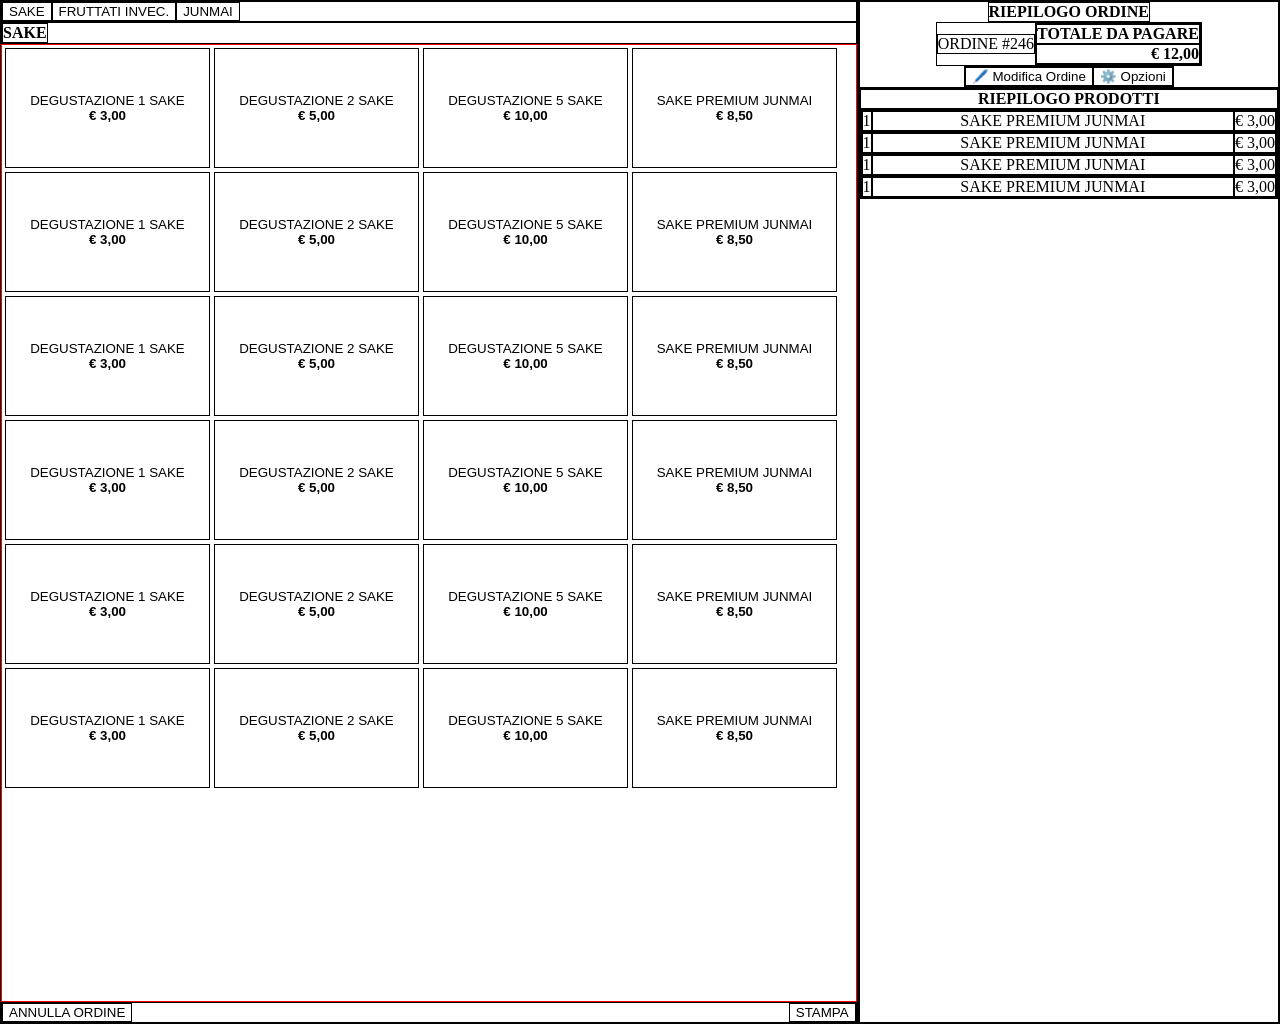
==== index1.html @ 13c14370 "Commit modifica php senza frame" ====
<!DOCTYPE html>
<html>
<head>
    <meta charset="UTF-8">
    <meta name="viewport" content="width=device-width, initial-scale=1.0">
    <title>Workspace</title>
    <link rel="stylesheet" href="style.css">
</head>
<body>
    <main>
        <nav>
            <button>SAKE</button>
            <button>FRUTTATI INVEC.</button>
            <button>JUNMAI</button>
        </nav>
        <header>
            <h1>SAKE</h1>
        </header>
        <section id="main">
            <table>
                <tbody>
                <tr>
                    <td class="td_bottone"><button class="bottone" id="button_1" onclick="parent.riepilogo.location.href='riepilogo.php?id=1&amp;prezzo=3&amp;action=a'">DEGUSTAZIONE 1 SAKE<br><b>€ 3,00</b></button></td>
                    <td class="td_bottone"><button class="bottone" id="button_2" onclick="parent.riepilogo.location.href='riepilogo.php?id=2&amp;prezzo=5&amp;action=a'">DEGUSTAZIONE 2 SAKE<br><b>€ 5,00</b></button></td>
                    <td class="td_bottone"><button class="bottone" id="button_3" onclick="parent.riepilogo.location.href='riepilogo.php?id=3&amp;prezzo=10&amp;action=a'">DEGUSTAZIONE 5 SAKE<br><b>€ 10,00</b></button></td>
                    <td class="td_bottone"><button class="bottone" id="button_4" onclick="parent.riepilogo.location.href='riepilogo.php?id=4&amp;prezzo=8.5&amp;action=a'">SAKE PREMIUM JUNMAI<br><b>€ 8,50</b></button></td>
                </tr>
                <tr>
                    <td class="td_bottone"><button class="bottone" id="button_1" onclick="parent.riepilogo.location.href='riepilogo.php?id=1&amp;prezzo=3&amp;action=a'">DEGUSTAZIONE 1 SAKE<br><b>€ 3,00</b></button></td>
                    <td class="td_bottone"><button class="bottone" id="button_2" onclick="parent.riepilogo.location.href='riepilogo.php?id=2&amp;prezzo=5&amp;action=a'">DEGUSTAZIONE 2 SAKE<br><b>€ 5,00</b></button></td>
                    <td class="td_bottone"><button class="bottone" id="button_3" onclick="parent.riepilogo.location.href='riepilogo.php?id=3&amp;prezzo=10&amp;action=a'">DEGUSTAZIONE 5 SAKE<br><b>€ 10,00</b></button></td>
                    <td class="td_bottone"><button class="bottone" id="button_4" onclick="parent.riepilogo.location.href='riepilogo.php?id=4&amp;prezzo=8.5&amp;action=a'">SAKE PREMIUM JUNMAI<br><b>€ 8,50</b></button></td>
                </tr>
                <tr>
                    <td class="td_bottone"><button class="bottone" id="button_1" onclick="parent.riepilogo.location.href='riepilogo.php?id=1&amp;prezzo=3&amp;action=a'">DEGUSTAZIONE 1 SAKE<br><b>€ 3,00</b></button></td>
                    <td class="td_bottone"><button class="bottone" id="button_2" onclick="parent.riepilogo.location.href='riepilogo.php?id=2&amp;prezzo=5&amp;action=a'">DEGUSTAZIONE 2 SAKE<br><b>€ 5,00</b></button></td>
                    <td class="td_bottone"><button class="bottone" id="button_3" onclick="parent.riepilogo.location.href='riepilogo.php?id=3&amp;prezzo=10&amp;action=a'">DEGUSTAZIONE 5 SAKE<br><b>€ 10,00</b></button></td>
                    <td class="td_bottone"><button class="bottone" id="button_4" onclick="parent.riepilogo.location.href='riepilogo.php?id=4&amp;prezzo=8.5&amp;action=a'">SAKE PREMIUM JUNMAI<br><b>€ 8,50</b></button></td>
                </tr>
                <tr>
                    <td class="td_bottone"><button class="bottone" id="button_1" onclick="parent.riepilogo.location.href='riepilogo.php?id=1&amp;prezzo=3&amp;action=a'">DEGUSTAZIONE 1 SAKE<br><b>€ 3,00</b></button></td>
                    <td class="td_bottone"><button class="bottone" id="button_2" onclick="parent.riepilogo.location.href='riepilogo.php?id=2&amp;prezzo=5&amp;action=a'">DEGUSTAZIONE 2 SAKE<br><b>€ 5,00</b></button></td>
                    <td class="td_bottone"><button class="bottone" id="button_3" onclick="parent.riepilogo.location.href='riepilogo.php?id=3&amp;prezzo=10&amp;action=a'">DEGUSTAZIONE 5 SAKE<br><b>€ 10,00</b></button></td>
                    <td class="td_bottone"><button class="bottone" id="button_4" onclick="parent.riepilogo.location.href='riepilogo.php?id=4&amp;prezzo=8.5&amp;action=a'">SAKE PREMIUM JUNMAI<br><b>€ 8,50</b></button></td>
                </tr>
                <tr>
                    <td class="td_bottone"><button class="bottone" id="button" onclick="parent.riepilogo.location.href='riepilogo.php?id=1&amp;prezzo=3&amp;action=a'">DEGUSTAZIONE 1 SAKE<br><b>€ 3,00</b></button></td>
                    <td class="td_bottone"><button class="bottone" id="button" onclick="parent.riepilogo.location.href='riepilogo.php?id=2&amp;prezzo=5&amp;action=a'">DEGUSTAZIONE 2 SAKE<br><b>€ 5,00</b></button></td>
                    <td class="td_bottone"><button class="bottone" id="button" onclick="parent.riepilogo.location.href='riepilogo.php?id=3&amp;prezzo=10&amp;action=a'">DEGUSTAZIONE 5 SAKE<br><b>€ 10,00</b></button></td>
                    <td class="td_bottone"><button class="bottone" id="button" onclick="parent.riepilogo.location.href='riepilogo.php?id=4&amp;prezzo=8.5&amp;action=a'">SAKE PREMIUM JUNMAI<br><b>€ 8,50</b></button></td>
                </tr>
                <tr>
                    <td class="td_bottone"><button class="bottone" id="button" onclick="parent.riepilogo.location.href='riepilogo.php?id=1&amp;prezzo=3&amp;action=a'">DEGUSTAZIONE 1 SAKE<br><b>€ 3,00</b></button></td>
                    <td class="td_bottone"><button class="bottone" id="button" onclick="parent.riepilogo.location.href='riepilogo.php?id=2&amp;prezzo=5&amp;action=a'">DEGUSTAZIONE 2 SAKE<br><b>€ 5,00</b></button></td>
                    <td class="td_bottone"><button class="bottone" id="button" onclick="parent.riepilogo.location.href='riepilogo.php?id=3&amp;prezzo=10&amp;action=a'">DEGUSTAZIONE 5 SAKE<br><b>€ 10,00</b></button></td>
                    <td class="td_bottone"><button class="bottone" id="button" onclick="parent.riepilogo.location.href='riepilogo.php?id=4&amp;prezzo=8.5&amp;action=a'">SAKE PREMIUM JUNMAI<br><b>€ 8,50</b></button></td>
                </tr>
                </tbody>
            </table>
        </section>
        <div class="footer">
            <button>ANNULLA ORDINE</button>
            <button>STAMPA</button>
        </div>
    </main>
    <aside>
        <header>
            <h2>RIEPILOGO ORDINE</h2>
            <div class="order-summary-box">
                <div class="order-number">ORDINE #246</div>
                <div class="order-total">
                    <h3>TOTALE DA PAGARE</h3>
                    <h1 class="item-cost">€ 12,00</h1>
                </div>
            </div>
            <div class="aside-actions">
                <button class="aside-btn">🖊️ Modifica Ordine</button>
                <button class="aside-btn">⚙️ Opzioni</button>
            </div>
        </header>
        <section>
            <h3>RIEPILOGO PRODOTTI</h3>
            <ul class="cart-list">
                <li>
                    <div class="cart-item">
                        <span class="item-qty">1</span>
                        <span class="item-desc">SAKE PREMIUM JUNMAI</span>
                        <span class="item-cost">€ 3,00</span>
                    </div>
                    <div class="cart-item">
                        <span class="item-qty">1</span>
                        <span class="item-desc">SAKE PREMIUM JUNMAI</span>
                        <span class="item-cost">€ 3,00</span>
                    </div>
                    <div class="cart-item">
                        <span class="item-qty">1</span>
                        <span class="item-desc">SAKE PREMIUM JUNMAI</span>
                        <span class="item-cost">€ 3,00</span>
                    </div>
                    <div class="cart-item">
                        <span class="item-qty">1</span>
                        <span class="item-desc">SAKE PREMIUM JUNMAI</span>
                        <span class="item-cost">€ 3,00</span>
                    </div>
                </li>
            </ul>
        </section>
    </aside>
</body>
</html>
---- style.css ----
* {
    box-sizing: border-box;
}

body {
    width: 1280px;
    height: 1024px;
    margin: 0;
    display: flex;
}

main {
    width: 67%;
    height: 100%;
    border: 1px solid #000000;
    display: flex;
    flex-direction: column;
}

aside {
    width: 33%;
    height: 100%;
    border: 1px solid #000000;
    display: flex;
    flex-direction: column;
}

aside header {
    border: 1px solid #000000;
    display: flex;
    flex-direction: column;
}

aside h2 {
    border: 1px solid #000000;
    margin: 0;
    font-size: inherit;
}

.order-summary-box {
    border: 1px solid #000000;
    display: flex;
    justify-content: space-between;
    align-items: center;
}

.order-number {
    border: 1px solid #000000;
}

.order-total {
    border: 1px solid #000000;
}

.order-total h3 {
    border: 1px solid #000000;
    margin: 0;
    font-size: inherit;
}

.order-total h1 {
    border: 1px solid #000000;
    margin: 0;
    font-size: inherit;
}

.aside-actions {
    border: 1px solid #000000;
    display: flex;
    justify-content: space-between;
}

.aside-btn {
    border: 1px solid #000000;
    background: none;
}

aside section {
    border: 1px solid #000000;
    flex-grow: 1;
    display: flex;
    flex-direction: column;
}

aside h3 {
    border: 1px solid #000000;
    margin: 0;
    font-size: inherit;
    text-align: center;
}

.cart-list {
    border: 1px solid #000000;
    list-style: none;
    padding: 0;
    margin: 0;
    display: flex;
    flex-direction: column;
}

.cart-item {
    border: 1px solid #000000;
    display: grid;
    grid-template-columns: auto 1fr auto;
    align-items: center;
}

.item-qty {
    border: 1px solid #000000;
}

.item-desc {
    border: 1px solid #000000;
    text-align: center;
}

.item-cost {
    border: 1px solid #000000;
    text-align: right;
}

nav {
    border: 1px solid #000000;
    display: flex;
    align-items: center;
}

header {
    border: 1px solid #000000;
    display: flex;
    align-items: center;
}

h1 {
    border: 1px solid #000000;
    font-size: inherit;
    margin: 0;
}

section {
    width: 100%;
    border: 1px solid #ff0000;
    flex-grow: 1;
}

.footer {
    border: 1px solid #000000;
    display: flex;
    justify-content: space-between;
    align-items: center;
}

button {
    border: 1px solid #000000;
    background: none;
}

.bottone {
    width: 205px;
    height: 120px;
}

#products-container table {
    width: 100%;
    border: 1px solid #000000;
    border-collapse: collapse;
}

#products-container td {
    border: 1px solid #000000;
}
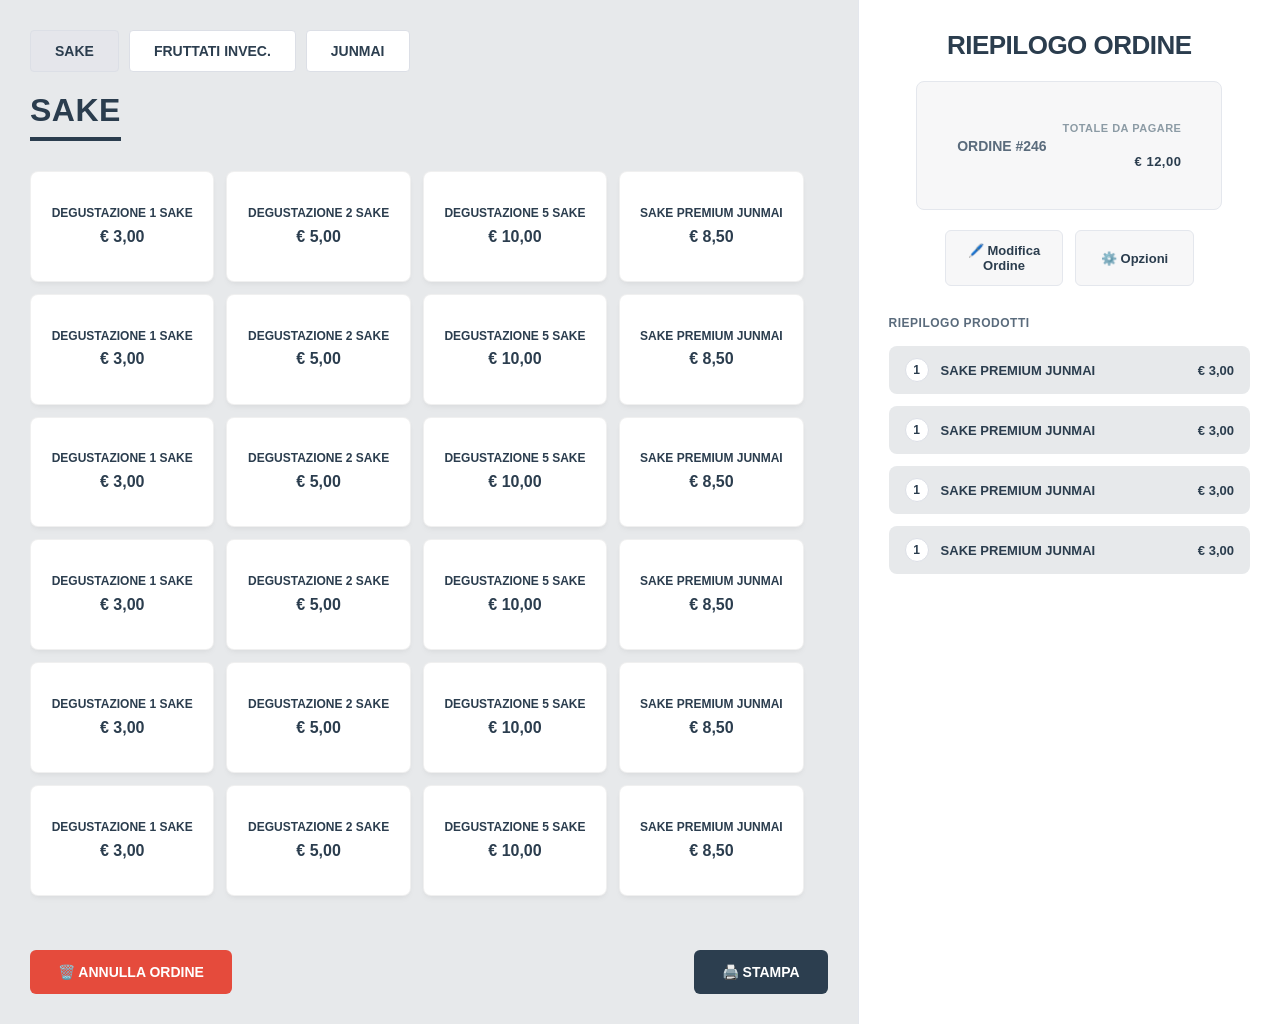
==== commit 1d3687d6: "Merge branch 'graficaIndex'" ====
--- a/index1.html
+++ b/index1.html
@@ -9,9 +9,9 @@
 <body>
     <main>
         <nav>
-            <button>SAKE</button>
-            <button>FRUTTATI INVEC.</button>
-            <button>JUNMAI</button>
+            <button><span id="button-text">SAKE</span></button>
+            <button><span id="button-text"></span> FRUTTATI INVEC.</button>
+            <button> JUNMAI</button>
         </nav>
         <header>
             <h1>SAKE</h1>
@@ -59,8 +59,8 @@
             </table>
         </section>
         <div class="footer">
-            <button>ANNULLA ORDINE</button>
-            <button>STAMPA</button>
+            <button id="annulla-btn"><span id="annullaOrdine-sign">🗑️️ ANNULLA ORDINE</span></button>
+            <button id="stampa-btn"><span id="stampa-sign">🖨️ STAMPA</span></button>
         </div>
     </main>
     <aside>
--- a/style.css
+++ b/style.css
@@ -7,165 +7,315 @@
     height: 1024px;
     margin: 0;
     display: flex;
+    font-family: -apple-system, BlinkMacSystemFont, "Segoe UI", Roboto, Helvetica, Arial, sans-serif;
+    background-color: #e7e7ec;
 }
 
 main {
     width: 67%;
     height: 100%;
-    border: 1px solid #000000;
-    display: flex;
-    flex-direction: column;
+    display: flex;
+    flex-direction: column;
+    background-color: #e7e9eb;
+    padding: 30px;
 }
 
 aside {
     width: 33%;
     height: 100%;
-    border: 1px solid #000000;
-    display: flex;
-    flex-direction: column;
+    display: flex;
+    flex-direction: column;
+    background-color: #ffffff;
+    padding: 30px;
+    border-left: 1px solid #e4e7ed;
+}
+
+nav {
+    display: flex;
+    align-items: center;
+    gap: 10px;
+    margin-bottom: 20px;
+}
+
+nav button {
+    background-color: #ffffff;
+    border: 1px solid #dcdfe6;
+    border-radius: 4px;
+    padding: 12px 24px;
+    font-weight: bold;
+    color: #2c3e4f;
+    cursor: pointer;
+    font-size: 14px;
+}
+
+nav button:first-child {
+    background-color: #e5e6eb;
+}
+
+header {
+    display: flex;
+    align-items: center;
+    margin-bottom: 30px;
+}
+
+h1 {
+    font-size: 32px;
+    font-weight: 1800;
+    color: #2b3d4e;
+    margin: 0;
+    padding-bottom: 8px;
+    border-bottom: 4px solid #2b3d4e;
+    letter-spacing: 0.5px;
+}
+
+section {
+    width: 100%;
+    flex-grow: 1;
+    overflow: hidden;
+}
+
+#products-container table,
+#main table {
+    width: 100%;
+    height: 100%;
+    border-collapse: separate;
+    border-spacing: 12px;
+    margin: -12px;
+    table-layout: fixed;
+}
+
+#products-container td,
+#main td {
+    padding: 0;
+    vertical-align: top;
+}
+
+button {
+    cursor: pointer;
+    border: none;
+    outline: none;
+}
+
+.bottone {
+    width: 100%;
+    height: 100%;
+    background-color: #ffffff;
+    border: 1px solid rgba(0, 0, 0, 0.06);
+    border-radius: 8px;
+    box-shadow: 0 4px 6px -1px rgba(0, 0, 0, 0.03), 0 2px 4px -1px rgba(0, 0, 0, 0.03);
+    color: #2b3d4e;
+    font-family: inherit;
+    font-size: 12px;
+    font-weight: 700;
+    line-height: 1.4;
+    text-align: center;
+    padding: 10px;
+    display: flex;
+    flex-direction: column;
+    justify-content: center;
+    align-items: center;
+    transition: transform 0.15s ease, box-shadow 0.15s ease;
+}
+
+.bottone:hover {
+    transform: translateY(-2px);
+    box-shadow: 0 6px 12px -2px rgba(0, 0, 0, 0.05);
+}
+
+.bottone br + b {
+    font-size: 16px;
+    margin-top: 4px;
+    display: inline-block;
+}
+
+#button-text {
+    color: #2b3d4e;
+}
+
+.footer {
+    display: flex;
+    justify-content: space-between;
+    align-items: center;
+    margin-top: 30px;
+}
+
+#annulla-btn {
+    background-color: #e54b3c;
+    border-radius: 6px;
+    padding: 14px 28px;
+    font-weight: bold;
+    transition: opacity 0.15s ease;
+}
+
+#stampa-btn {
+    background-color: #2c3e4f;
+    border-radius: 6px;
+    padding: 14px 28px;
+    font-weight: bold;
+    transition: opacity 0.15s ease;
+}
+
+#annulla-btn:hover,
+#stampa-btn:hover {
+    opacity: 0.9;
+}
+
+#annullaOrdine-sign,
+#stampa-sign {
+    color: #ffffff;
+    font-size: 14px;
+    font-weight: bold;
+    display: flex;
+    align-items: center;
+    gap: 8px;
 }
 
 aside header {
-    border: 1px solid #000000;
-    display: flex;
-    flex-direction: column;
+    display: flex;
+    flex-direction: column;
+    gap: 20px;
+    margin-bottom: 30px;
 }
 
 aside h2 {
-    border: 1px solid #000000;
-    margin: 0;
-    font-size: inherit;
+    font-size: 26px;
+    font-weight: 800;
+    color: #2b3d4e;
+    margin: 0;
+    letter-spacing: -0.5px;
 }
 
 .order-summary-box {
-    border: 1px solid #000000;
+    background-color: #f7f7f8;
+    border: 1px solid #e4e7ed;
+    border-radius: 8px;
+    padding: 40px;
     display: flex;
     justify-content: space-between;
     align-items: center;
 }
 
 .order-number {
-    border: 1px solid #000000;
+    font-size: 14px;
+    color: #5a6b7c;
+    font-weight: bold;
+    margin-right: 16px;
 }
 
 .order-total {
-    border: 1px solid #000000;
+    text-align: right;
 }
 
 .order-total h3 {
-    border: 1px solid #000000;
-    margin: 0;
-    font-size: inherit;
+    font-size: 11px;
+    color: #8c9ba5;
+    margin: 0 0 4px 0;
+    font-weight: bold;
+    letter-spacing: 0.5px;
 }
 
 .order-total h1 {
-    border: 1px solid #000000;
-    margin: 0;
-    font-size: inherit;
+    font-size: 28px;
+    color: #2b3d4e;
+    margin: 0;
+    font-weight: 900;
+    border: none;
+    padding: 0;
 }
 
 .aside-actions {
-    border: 1px solid #000000;
-    display: flex;
-    justify-content: space-between;
+    display: flex;
+    gap: 12px;
 }
 
 .aside-btn {
-    border: 1px solid #000000;
-    background: none;
+    flex: 1;
+    background-color: #f7f7f8;
+    border: 1px solid #e4e7ed;
+    border-radius: 6px;
+    padding: 12px;
+    font-size: 13px;
+    font-weight: bold;
+    color: #2b3d4e;
+    display: flex;
+    justify-content: center;
+    align-items: center;
+    gap: 6px;
+    transition: background-color 0.15s ease;
+}
+
+.aside-btn:hover {
+    background-color: #edf0f2;
 }
 
 aside section {
-    border: 1px solid #000000;
     flex-grow: 1;
     display: flex;
     flex-direction: column;
 }
 
 aside h3 {
-    border: 1px solid #000000;
-    margin: 0;
-    font-size: inherit;
-    text-align: center;
+    font-size: 12px;
+    color: #5a6b7c;
+    margin: 0 0 16px 0;
+    font-weight: 800;
+    text-transform: uppercase;
+    letter-spacing: 0.5px;
 }
 
 .cart-list {
-    border: 1px solid #000000;
     list-style: none;
     padding: 0;
     margin: 0;
     display: flex;
     flex-direction: column;
+    gap: 12px;
+    overflow-y: auto;
 }
 
 .cart-item {
-    border: 1px solid #000000;
+    background-color: #e7e9eb;
+    border-radius: 8px;
+    padding: 12px 16px;
     display: grid;
     grid-template-columns: auto 1fr auto;
     align-items: center;
+    gap: 12px;
+    margin-bottom: 12px;
 }
 
 .item-qty {
-    border: 1px solid #000000;
+    background-color: #ffffff;
+    border: 1px solid #dcdfe6;
+    border-radius: 50%;
+    width: 24px;
+    height: 24px;
+    font-size: 12px;
+    font-weight: bold;
+    color: #2b3d4e;
+    display: flex;
+    justify-content: center;
+    align-items: center;
 }
 
 .item-desc {
-    border: 1px solid #000000;
-    text-align: center;
-}
-
-.item-cost {
-    border: 1px solid #000000;
+    font-size: 13px;
+    font-weight: bold;
+    color: #2b3d4e;
+    text-align: left;
+}
+
+h1.item-cost {
+    font-size: 13px;
+    font-weight: bold;
+    color: #2b3d4e;
     text-align: right;
-}
-
-nav {
-    border: 1px solid #000000;
-    display: flex;
-    align-items: center;
-}
-
-header {
-    border: 1px solid #000000;
-    display: flex;
-    align-items: center;
-}
-
-h1 {
-    border: 1px solid #000000;
-    font-size: inherit;
-    margin: 0;
-}
-
-section {
-    width: 100%;
-    border: 1px solid #ff0000;
-    flex-grow: 1;
-}
-
-.footer {
-    border: 1px solid #000000;
-    display: flex;
-    justify-content: space-between;
-    align-items: center;
-}
-
-button {
-    border: 1px solid #000000;
-    background: none;
-}
-
-.bottone {
-    width: 205px;
-    height: 120px;
-}
-
-#products-container table {
-    width: 100%;
-    border: 1px solid #000000;
-    border-collapse: collapse;
-}
-
-#products-container td {
-    border: 1px solid #000000;
+    margin-top: 20px;
+}
+
+span.item-cost {
+    font-size: 13px;
+    font-weight: bold;
+    color: #2b3d4e;
+    text-align: right;
 }
